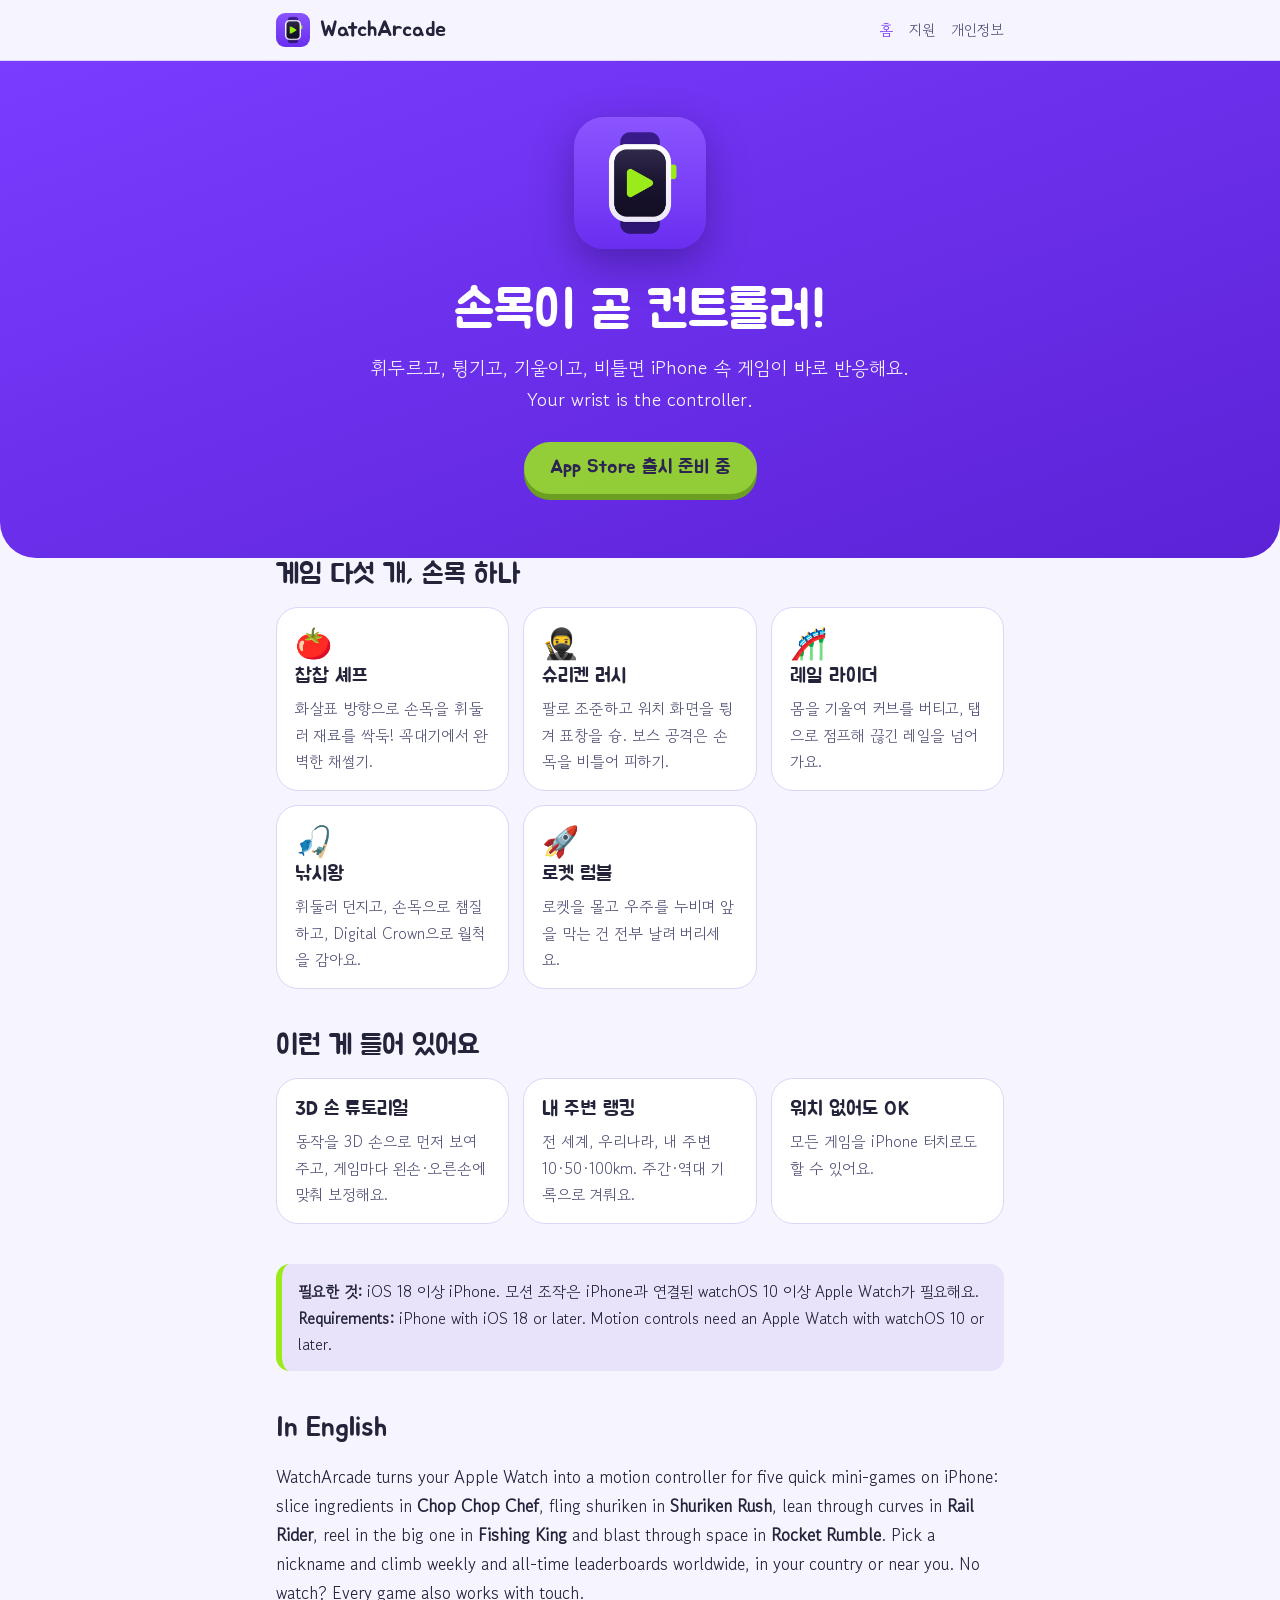
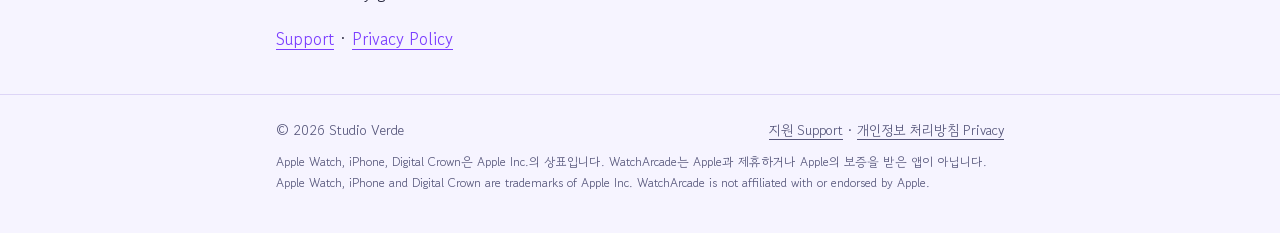
==== watcharcade/index.html @ 161f86e3 "Studio Verde 사이트: WatchArcade 소개·지원·개인정보 처리방침, app-ads.txt" ====
<!doctype html>
<html lang="ko">
<head>
  <meta charset="utf-8">
  <meta name="viewport" content="width=device-width, initial-scale=1">
  <title>WatchArcade</title>
  <meta name="description" content="손목이 곧 컨트롤러! Apple Watch로 즐기는 모션 미니게임 모음. Five motion mini-games for iPhone, played with your Apple Watch.">
  <link rel="icon" type="image/png" href="assets/apple-touch-icon.png">
  <link rel="apple-touch-icon" href="assets/apple-touch-icon.png">
  <link rel="preconnect" href="https://fonts.googleapis.com">
  <link rel="preconnect" href="https://fonts.gstatic.com" crossorigin>
  <link href="https://fonts.googleapis.com/css2?family=Gowun+Dodum&family=Jua&display=swap" rel="stylesheet">
  <link rel="stylesheet" href="assets/style.css">
</head>
<body>
  <header class="top">
    <div class="wrap">
      <a class="brand" href="./"><img src="assets/apple-touch-icon.png" alt=""><span>WatchArcade</span></a>
      <nav class="nav">
        <a href="./" aria-current="page">홈</a>
        <a href="support.html">지원</a>
        <a href="privacy.html">개인정보</a>
      </nav>
    </div>
  </header>

  <div class="hero">
    <div class="wrap">
      <img class="icon" src="assets/icon-512.png" alt="WatchArcade 앱 아이콘" width="132" height="132">
      <h1>손목이 곧 컨트롤러!</h1>
      <p class="lead">휘두르고, 튕기고, 기울이고, 비틀면 iPhone 속 게임이 바로 반응해요.<br>Your wrist is the controller.</p>
      <!-- 출시 후 App Store 링크로 바꾸세요: https://apps.apple.com/app/idXXXXXXXXXX -->
      <a class="btn" href="#" aria-disabled="true">App Store 출시 준비 중</a>
    </div>
  </div>

  <main class="wrap">
    <section>
      <h2>게임 다섯 개, 손목 하나</h2>
      <div class="grid">
        <div class="card"><span class="emoji">🍅</span><h3>찹찹 셰프</h3><p>화살표 방향으로 손목을 휘둘러 재료를 싹둑! 꼭대기에서 완벽한 채썰기.</p></div>
        <div class="card"><span class="emoji">🥷</span><h3>슈리켄 러시</h3><p>팔로 조준하고 워치 화면을 튕겨 표창을 슝. 보스 공격은 손목을 비틀어 피하기.</p></div>
        <div class="card"><span class="emoji">🎢</span><h3>레일 라이더</h3><p>몸을 기울여 커브를 버티고, 탭으로 점프해 끊긴 레일을 넘어가요.</p></div>
        <div class="card"><span class="emoji">🎣</span><h3>낚시왕</h3><p>휘둘러 던지고, 손목으로 챔질하고, Digital Crown으로 월척을 감아요.</p></div>
        <div class="card"><span class="emoji">🚀</span><h3>로켓 럼블</h3><p>로켓을 몰고 우주를 누비며 앞을 막는 건 전부 날려 버리세요.</p></div>
      </div>
    </section>

    <section>
      <h2>이런 게 들어 있어요</h2>
      <div class="grid">
        <div class="card"><h3>3D 손 튜토리얼</h3><p>동작을 3D 손으로 먼저 보여 주고, 게임마다 왼손·오른손에 맞춰 보정해요.</p></div>
        <div class="card"><h3>내 주변 랭킹</h3><p>전 세계, 우리나라, 내 주변 10·50·100km. 주간·역대 기록으로 겨뤄요.</p></div>
        <div class="card"><h3>워치 없어도 OK</h3><p>모든 게임을 iPhone 터치로도 할 수 있어요.</p></div>
      </div>
    </section>

    <section>
      <div class="note">
        <strong>필요한 것:</strong> iOS 18 이상 iPhone. 모션 조작은 iPhone과 연결된 watchOS 10 이상 Apple Watch가 필요해요.<br>
        <strong>Requirements:</strong> iPhone with iOS 18 or later. Motion controls need an Apple Watch with watchOS 10 or later.
      </div>
    </section>

    <section lang="en">
      <h2>In English</h2>
      <p>WatchArcade turns your Apple Watch into a motion controller for five quick mini-games on iPhone: slice ingredients in <strong>Chop Chop Chef</strong>, fling shuriken in <strong>Shuriken Rush</strong>, lean through curves in <strong>Rail Rider</strong>, reel in the big one in <strong>Fishing King</strong> and blast through space in <strong>Rocket Rumble</strong>. Pick a nickname and climb weekly and all-time leaderboards worldwide, in your country or near you. No watch? Every game also works with touch.</p>
      <p><a href="support.html#en">Support</a> · <a href="privacy.html#en">Privacy Policy</a></p>
    </section>
  </main>

  <footer>
    <div class="wrap">
      <span>© 2026 Studio Verde</span>
      <span><a href="support.html">지원 Support</a> · <a href="privacy.html">개인정보 처리방침 Privacy</a></span>
    </div>
    <div class="wrap" style="margin-top:8px;font-size:12.5px;">
      <span>Apple Watch, iPhone, Digital Crown은 Apple Inc.의 상표입니다. WatchArcade는 Apple과 제휴하거나 Apple의 보증을 받은 앱이 아닙니다. Apple Watch, iPhone and Digital Crown are trademarks of Apple Inc. WatchArcade is not affiliated with or endorsed by Apple.</span>
    </div>
  </footer>
</body>
</html>
---- watcharcade/assets/style.css ----
/* WatchArcade site — Lime Pop palette (WatchArcade/Shared/ArcadeStyle.swift) */
:root {
  --grape: #7A3CFF;
  --grape-deep: #5B22D6;
  --lime: #9BEA1A;
  --paper: #F6F4FF;
  --paper-deep: #E8E2FA;
  --ink: #23233A;
  --ink-soft: #55557A;
  --card: #FFFFFF;
  --line: #DDD5F7;
  --radius: 22px;
  --max: 760px;
  color-scheme: light;
}

* { box-sizing: border-box; }

html { -webkit-text-size-adjust: 100%; }

body {
  margin: 0;
  background: var(--paper);
  color: var(--ink);
  font-family: "Gowun Dodum", "Apple SD Gothic Neo", -apple-system, BlinkMacSystemFont, "Segoe UI", sans-serif;
  font-size: 17px;
  line-height: 1.7;
  overflow-x: hidden;
}

h1, h2, h3, .brand, .btn {
  font-family: "Jua", "Apple SD Gothic Neo", -apple-system, sans-serif;
  font-weight: 400;
  line-height: 1.25;
}

a { color: var(--grape); text-underline-offset: 3px; }
a:hover { color: var(--grape-deep); }

.wrap { max-width: var(--max); margin: 0 auto; padding: 0 16px; }

/* Top bar */
.top {
  position: sticky; top: 0; z-index: 5;
  background: rgba(246, 244, 255, 0.92);
  backdrop-filter: blur(10px);
  -webkit-backdrop-filter: blur(10px);
  border-bottom: 1px solid var(--line);
}
.top .wrap { display: flex; align-items: center; justify-content: space-between; gap: 12px; height: 60px; }
.brand { display: flex; align-items: center; gap: 10px; color: var(--ink); text-decoration: none; font-size: 22px; }
.brand img { width: 34px; height: 34px; border-radius: 9px; }
.nav { display: flex; gap: 16px; font-size: 15px; }
.nav a { color: var(--ink-soft); text-decoration: none; }
.nav a:hover, .nav a[aria-current="page"] { color: var(--grape); }

/* Hero */
.hero {
  background: linear-gradient(160deg, var(--grape) 0%, var(--grape-deep) 100%);
  color: #fff;
  padding: 56px 0 64px;
  text-align: center;
  border-radius: 0 0 36px 36px;
}
.hero img.icon {
  width: 132px; height: 132px; border-radius: 30px;
  box-shadow: 0 14px 40px rgba(20, 0, 60, 0.35);
}
.hero h1 { font-size: clamp(34px, 8vw, 52px); margin: 22px 0 8px; }
.hero p.lead { font-size: 19px; opacity: 0.95; margin: 0 auto 26px; max-width: 30em; }
.pill {
  display: inline-block; background: var(--lime); color: var(--ink);
  font-family: "Jua", sans-serif; font-size: 15px;
  padding: 4px 14px; border-radius: 999px;
}

.btn {
  display: inline-block; background: var(--lime); color: var(--ink);
  font-size: 19px; padding: 14px 26px; border-radius: 999px;
  text-decoration: none; box-shadow: 0 6px 0 #6DB300;
}
.btn:hover { color: var(--ink); transform: translateY(1px); box-shadow: 0 5px 0 #6DB300; }
.btn[aria-disabled="true"] { opacity: 0.85; cursor: default; }

/* Sections */
main { padding: 40px 0 24px; }
section { margin: 0 0 40px; }
h2 { font-size: 28px; margin: 0 0 14px; }
h3 { font-size: 21px; margin: 26px 0 8px; }

.grid { display: grid; grid-template-columns: repeat(auto-fit, minmax(210px, 1fr)); gap: 14px; }
.card {
  background: var(--card); border: 1px solid var(--line);
  border-radius: var(--radius); padding: 18px 18px 16px;
}
.card h3 { margin: 0 0 6px; font-size: 20px; }
.card p { margin: 0; color: var(--ink-soft); font-size: 15.5px; }
.card .emoji { font-size: 30px; line-height: 1; display: block; margin-bottom: 8px; }

.note {
  background: var(--paper-deep); border-left: 6px solid var(--lime);
  border-radius: 14px; padding: 14px 16px; font-size: 15.5px;
}

/* Long-form documents (privacy / support) */
.doc h1 { font-size: clamp(30px, 7vw, 40px); margin: 0 0 6px; }
.doc .meta { color: var(--ink-soft); font-size: 15px; margin: 0 0 22px; }
.doc ul, .doc ol { padding-left: 22px; }
.doc li { margin: 4px 0; }
.lang-switch { display: flex; gap: 10px; margin: 0 0 26px; flex-wrap: wrap; }
.lang-switch a {
  background: var(--card); border: 1px solid var(--line); border-radius: 999px;
  padding: 6px 16px; text-decoration: none; font-size: 15px;
}
.table-wrap { overflow-x: auto; -webkit-overflow-scrolling: touch; margin: 10px 0 18px; }
table { border-collapse: collapse; width: 100%; min-width: 520px; background: var(--card); border-radius: 14px; overflow: hidden; font-size: 15px; }
th, td { text-align: left; vertical-align: top; padding: 10px 12px; border-bottom: 1px solid var(--line); }
th { background: var(--paper-deep); font-family: "Jua", sans-serif; font-weight: 400; }

details.faq {
  background: var(--card); border: 1px solid var(--line); border-radius: 16px;
  padding: 0 16px; margin: 10px 0;
}
details.faq summary {
  cursor: pointer; list-style: none; padding: 14px 0;
  font-family: "Jua", sans-serif; font-size: 18px;
}
details.faq summary::-webkit-details-marker { display: none; }
details.faq summary::before { content: "+"; display: inline-block; width: 1.2em; color: var(--grape); }
details.faq[open] summary::before { content: "−"; }
details.faq > div { padding: 0 0 14px; color: var(--ink-soft); }

hr.lang { border: 0; border-top: 2px dashed var(--line); margin: 48px 0; }

footer {
  border-top: 1px solid var(--line);
  padding: 24px 0 40px; color: var(--ink-soft); font-size: 14px;
}
footer .wrap { display: flex; flex-wrap: wrap; justify-content: space-between; gap: 10px; }
footer a { color: var(--ink-soft); }

@media (max-width: 480px) {
  body { font-size: 16px; }
  .nav { gap: 12px; font-size: 14px; }
  .brand span { display: none; }
  .hero { padding: 40px 0 48px; }
}
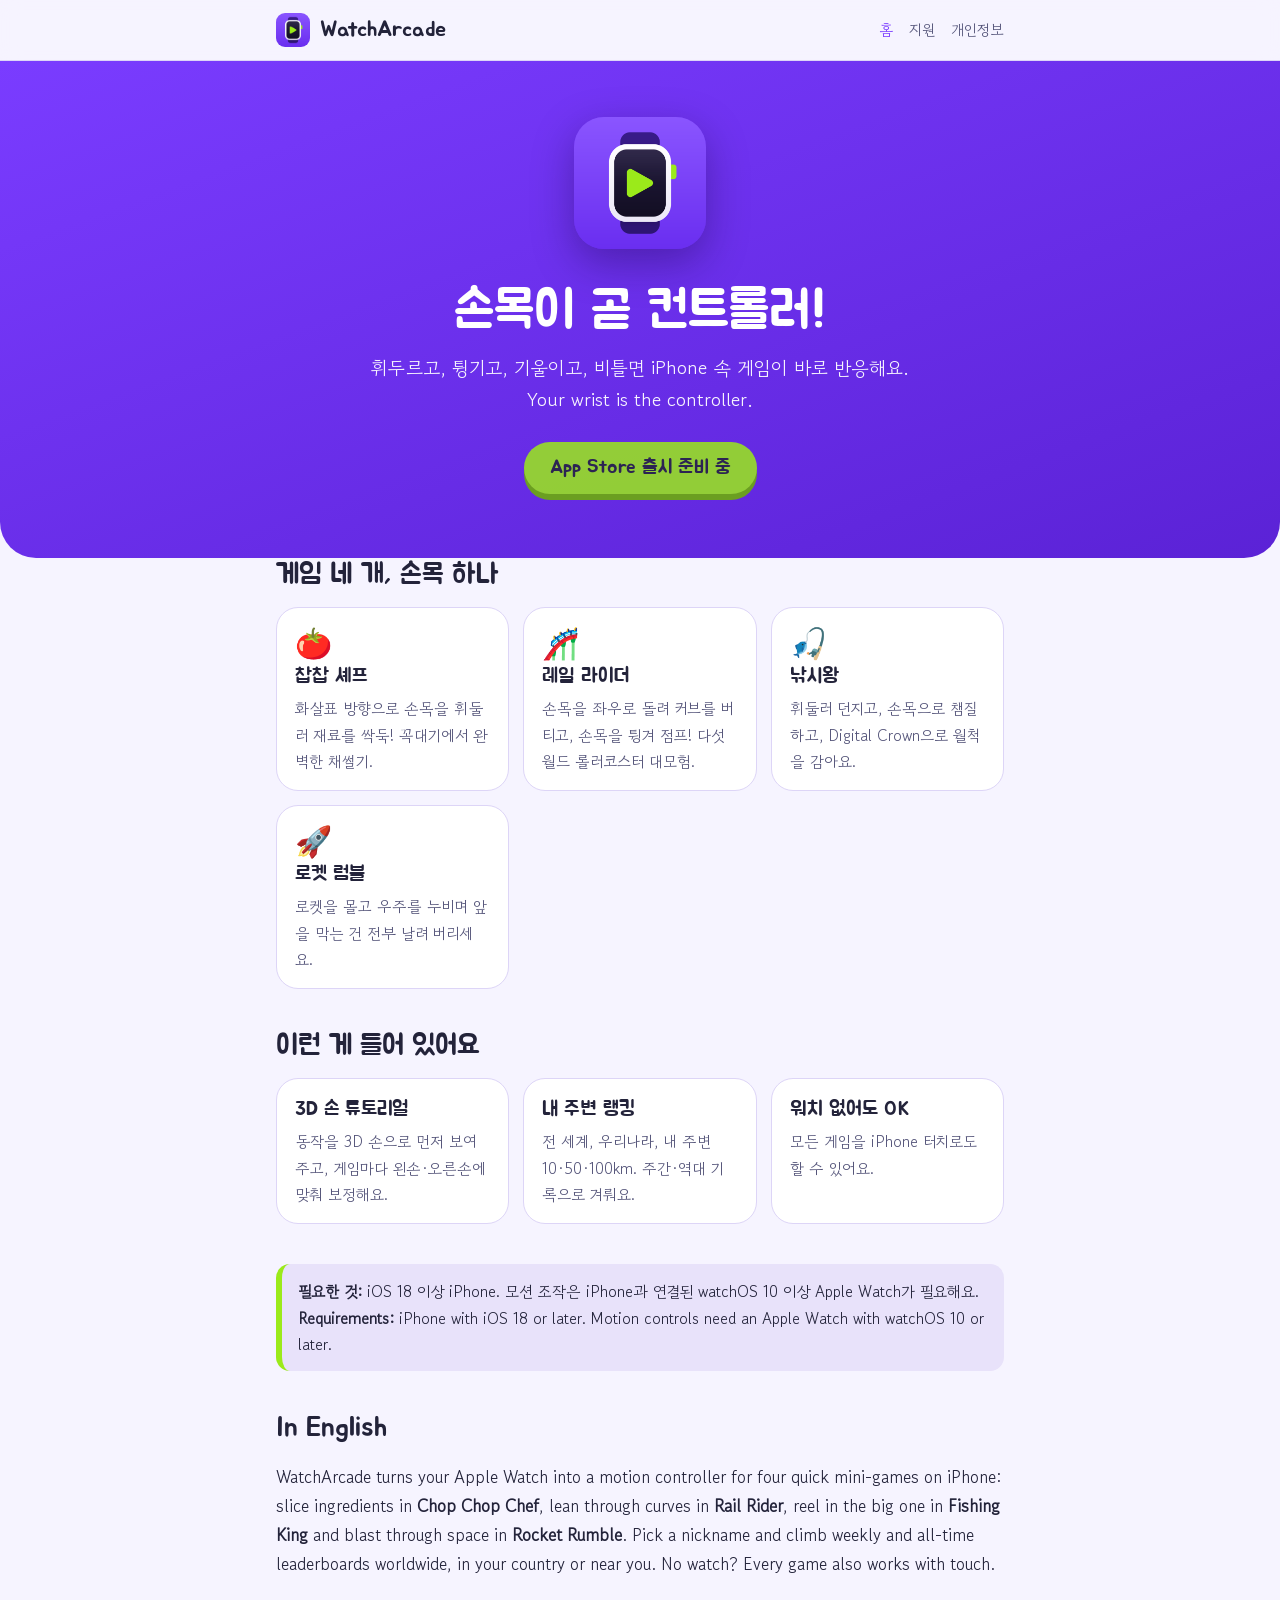
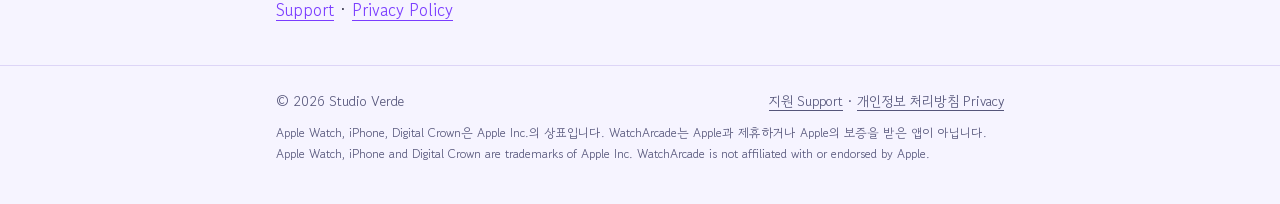
==== commit ef609a81: "WatchArcade: 슈리켄 러시 제거, 게임 네 개로 수정 Co-Authored-By: Claude Opus 5.5 <noreply@anthropic.com>" ====
--- a/watcharcade/index.html
+++ b/watcharcade/index.html
@@ -4,7 +4,7 @@
   <meta charset="utf-8">
   <meta name="viewport" content="width=device-width, initial-scale=1">
   <title>WatchArcade</title>
-  <meta name="description" content="손목이 곧 컨트롤러! Apple Watch로 즐기는 모션 미니게임 모음. Five motion mini-games for iPhone, played with your Apple Watch.">
+  <meta name="description" content="손목이 곧 컨트롤러! Apple Watch로 즐기는 모션 미니게임 모음. Four motion mini-games for iPhone, played with your Apple Watch.">
   <link rel="icon" type="image/png" href="assets/apple-touch-icon.png">
   <link rel="apple-touch-icon" href="assets/apple-touch-icon.png">
   <link rel="preconnect" href="https://fonts.googleapis.com">
@@ -36,11 +36,10 @@
 
   <main class="wrap">
     <section>
-      <h2>게임 다섯 개, 손목 하나</h2>
+      <h2>게임 네 개, 손목 하나</h2>
       <div class="grid">
         <div class="card"><span class="emoji">🍅</span><h3>찹찹 셰프</h3><p>화살표 방향으로 손목을 휘둘러 재료를 싹둑! 꼭대기에서 완벽한 채썰기.</p></div>
-        <div class="card"><span class="emoji">🥷</span><h3>슈리켄 러시</h3><p>팔로 조준하고 워치 화면을 튕겨 표창을 슝. 보스 공격은 손목을 비틀어 피하기.</p></div>
-        <div class="card"><span class="emoji">🎢</span><h3>레일 라이더</h3><p>몸을 기울여 커브를 버티고, 탭으로 점프해 끊긴 레일을 넘어가요.</p></div>
+        <div class="card"><span class="emoji">🎢</span><h3>레일 라이더</h3><p>손목을 좌우로 돌려 커브를 버티고, 손목을 튕겨 점프! 다섯 월드 롤러코스터 대모험.</p></div>
         <div class="card"><span class="emoji">🎣</span><h3>낚시왕</h3><p>휘둘러 던지고, 손목으로 챔질하고, Digital Crown으로 월척을 감아요.</p></div>
         <div class="card"><span class="emoji">🚀</span><h3>로켓 럼블</h3><p>로켓을 몰고 우주를 누비며 앞을 막는 건 전부 날려 버리세요.</p></div>
       </div>
@@ -64,7 +63,7 @@
 
     <section lang="en">
       <h2>In English</h2>
-      <p>WatchArcade turns your Apple Watch into a motion controller for five quick mini-games on iPhone: slice ingredients in <strong>Chop Chop Chef</strong>, fling shuriken in <strong>Shuriken Rush</strong>, lean through curves in <strong>Rail Rider</strong>, reel in the big one in <strong>Fishing King</strong> and blast through space in <strong>Rocket Rumble</strong>. Pick a nickname and climb weekly and all-time leaderboards worldwide, in your country or near you. No watch? Every game also works with touch.</p>
+      <p>WatchArcade turns your Apple Watch into a motion controller for four quick mini-games on iPhone: slice ingredients in <strong>Chop Chop Chef</strong>, lean through curves in <strong>Rail Rider</strong>, reel in the big one in <strong>Fishing King</strong> and blast through space in <strong>Rocket Rumble</strong>. Pick a nickname and climb weekly and all-time leaderboards worldwide, in your country or near you. No watch? Every game also works with touch.</p>
       <p><a href="support.html#en">Support</a> · <a href="privacy.html#en">Privacy Policy</a></p>
     </section>
   </main>
